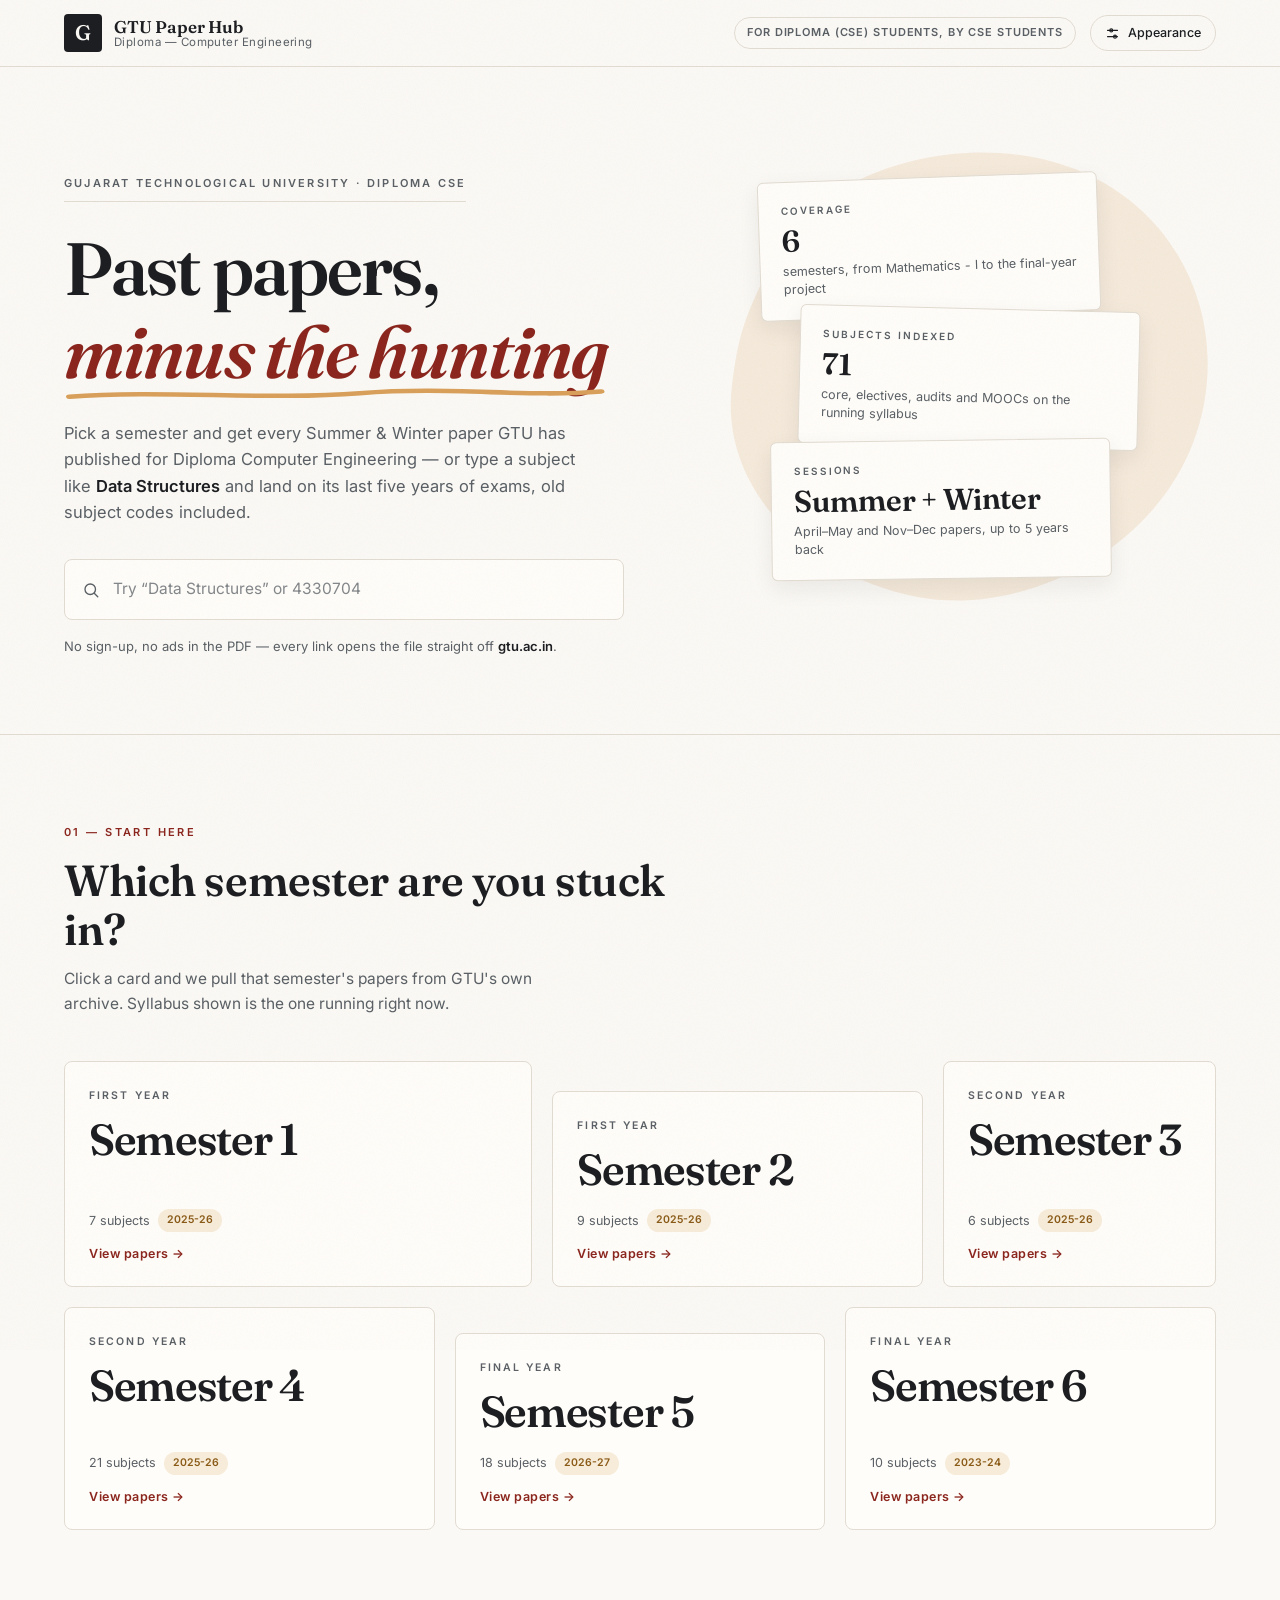
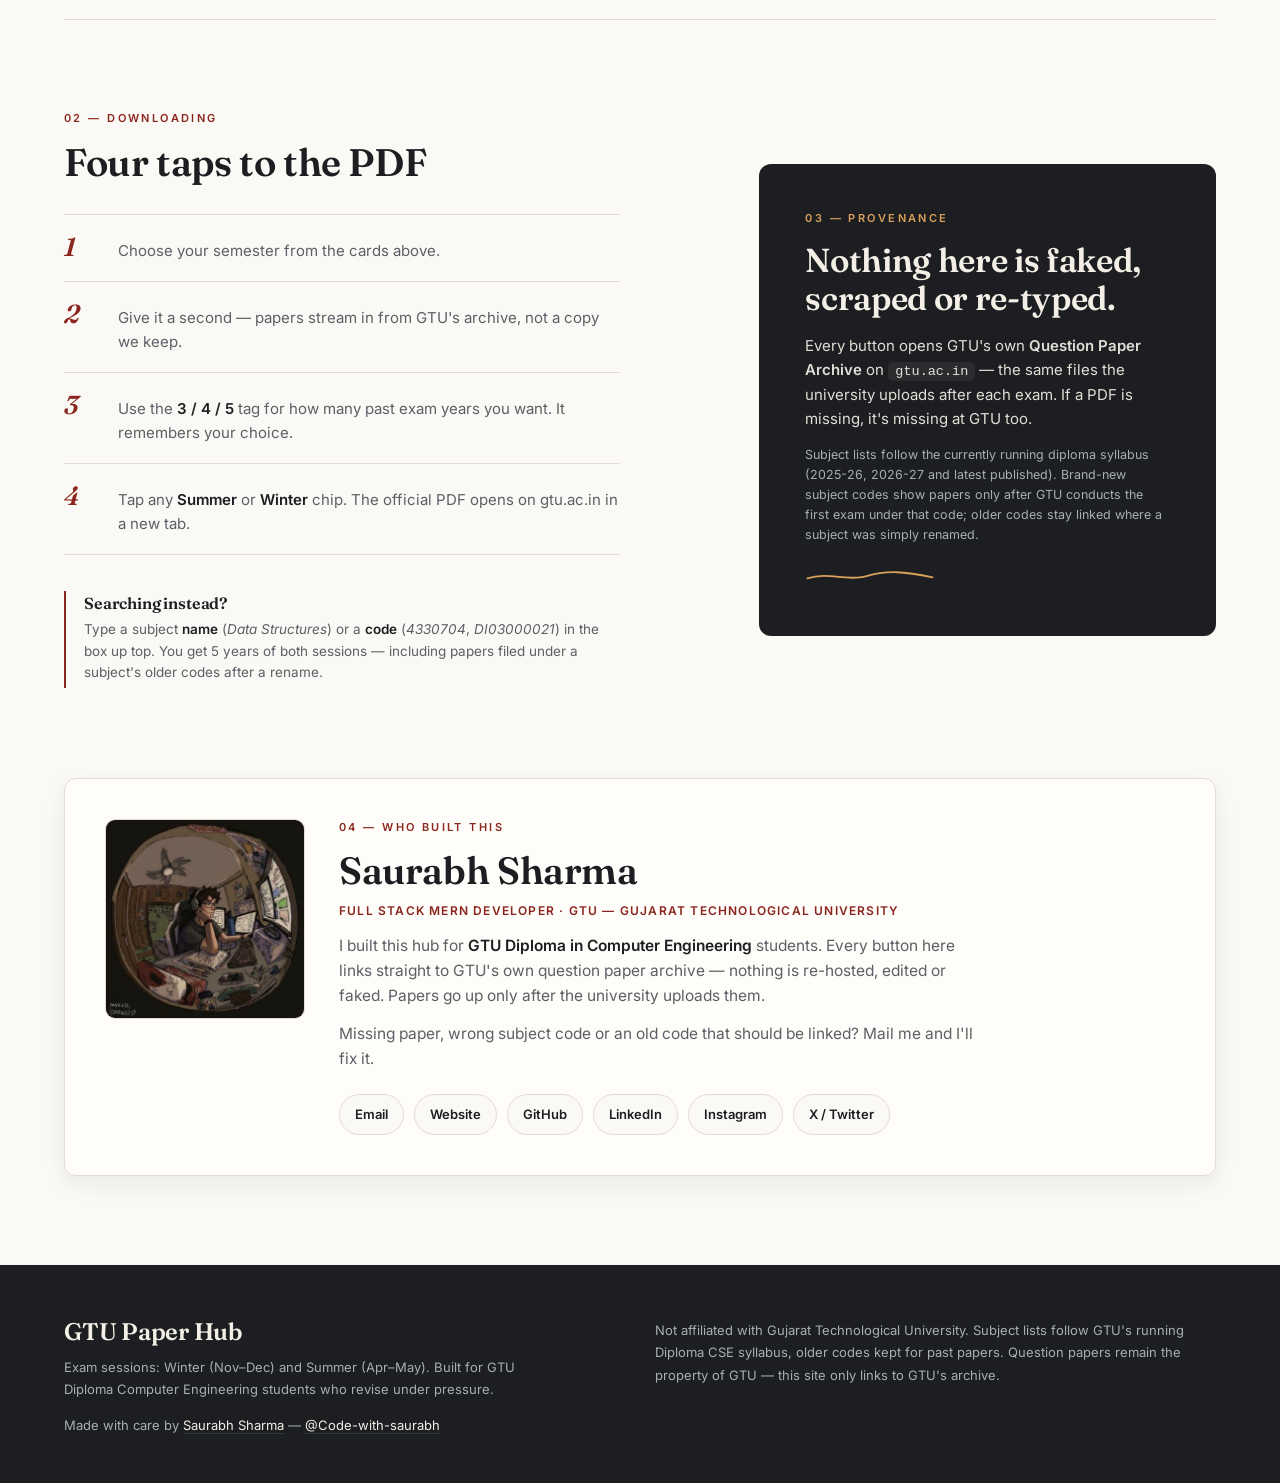
==== index.html @ d8f515ad "Create Diploma (CSE) edition of GTU Paper Hub - Diploma syllabus data for sem 1-6 (window.GTU_DIPL, " ====
<!DOCTYPE html>
<html lang="en">
<head>
  <meta charset="UTF-8" />
  <meta name="viewport" content="width=device-width, initial-scale=1" />
  <title>GTU Paper Hub — Previous Year Question Papers for Diploma Computer Engineering</title>
  <meta name="description" content="Download previous year GTU question papers for Diploma Computer Engineering (CSE). All 6 semesters, Summer & Winter papers from GTU's official archive — search by subject name or code like 4330704. Free, no sign-up." />
  <meta name="keywords" content="GTU question papers, GTU previous year papers, diploma CSE question papers, GTU diploma computer engineering papers, GTU diploma papers, Gujarat Technological University question paper archive, GTU summer winter papers, GTU diploma sem 1 to 6 papers, GTU subject code papers, gtu.ac.in question paper download" />
  <meta name="author" content="Saurabh Sharma" />
  <meta name="robots" content="index, follow, max-image-preview:large, max-snippet:-1, max-video-preview:-1" />
  <meta name="subject" content="GTU Diploma Computer Engineering previous year question papers" />
  <meta name="language" content="English" />
  <link rel="canonical" href="https://gtu-paper-hub-diploma.netlify.app/" />

  <meta name="theme-color" content="#FBF9F5" media="(prefers-color-scheme: light)" />
  <meta name="theme-color" content="#121417" media="(prefers-color-scheme: dark)" />
  <meta name="color-scheme" content="light dark" />

  <meta property="og:type" content="website" />
  <meta property="og:site_name" content="GTU Paper Hub" />
  <meta property="og:title" content="GTU Paper Hub — Previous Year Question Papers for Diploma CSE" />
  <meta property="og:description" content="Every Summer & Winter GTU question paper for Diploma Computer Engineering, semester-wise or by subject search. Straight from GTU's official archive." />
  <meta property="og:url" content="https://gtu-paper-hub-diploma.netlify.app/" />
  <meta property="og:image" content="https://gtu-paper-hub-diploma.netlify.app/assets/og-image.png" />
  <meta property="og:image:width" content="1200" />
  <meta property="og:image:height" content="630" />
  <meta property="og:image:alt" content="GTU Paper Hub — previous year question papers for Diploma Computer Engineering" />
  <meta property="og:locale" content="en_US" />

  <meta name="twitter:card" content="summary_large_image" />
  <meta name="twitter:title" content="GTU Paper Hub — Previous Year Question Papers for Diploma CSE" />
  <meta name="twitter:description" content="Semester-wise Summer & Winter GTU papers for Diploma Computer Engineering. Free, no sign-up, straight from gtu.ac.in." />
  <meta name="twitter:image" content="https://gtu-paper-hub-diploma.netlify.app/assets/og-image.png" />

  <link rel="icon" href="data:image/svg+xml,%3Csvg xmlns='http://www.w3.org/2000/svg' viewBox='0 0 64 64'%3E%3Crect width='64' height='64' rx='10' fill='%231b1a17'/%3E%3Ctext x='32' y='45' font-family='Georgia,serif' font-size='38' font-weight='bold' fill='%23f3ede3' text-anchor='middle'%3EG%3C/text%3E%3C/svg%3E" />
  <link rel="icon" type="image/png" sizes="192x192" href="assets/icon-192.png" />
  <link rel="icon" type="image/png" sizes="512x512" href="assets/icon-512.png" />
  <link rel="apple-touch-icon" href="assets/apple-touch-icon.png" />
  <link rel="manifest" href="assets/manifest.webmanifest" />

  <script type="application/ld+json">
  {
    "@context": "https://schema.org",
    "@graph": [
      {
        "@type": "WebSite",
        "@id": "https://gtu-paper-hub-diploma.netlify.app/#website",
        "url": "https://gtu-paper-hub-diploma.netlify.app/",
        "name": "GTU Paper Hub",
        "description": "Previous year question papers for GTU Diploma Computer Engineering (CSE) students — Summer and Winter, semester-wise.",
        "inLanguage": "en",
        "publisher": { "@id": "https://saurabhsharma.is-a.dev/#person" },
        "potentialAction": {
          "@type": "SearchAction",
          "target": {
            "@type": "EntryPoint",
            "urlTemplate": "https://gtu-paper-hub-diploma.netlify.app/?q={search_term_string}"
          },
          "query-input": "required name=search_term_string"
        }
      },
      {
        "@type": "WebPage",
        "@id": "https://gtu-paper-hub-diploma.netlify.app/#webpage",
        "url": "https://gtu-paper-hub-diploma.netlify.app/",
        "name": "GTU Paper Hub — Previous Year Question Papers for Diploma Computer Engineering",
        "isPartOf": { "@id": "https://gtu-paper-hub-diploma.netlify.app/#website" },
        "inLanguage": "en",
        "datePublished": "2026-10-20",
        "dateModified": "2026-10-20",
        "about": {
          "@type": "Thing",
          "name": "GTU Diploma Computer Engineering question papers",
          "description": "Summer and Winter previous year question papers for Diploma in Computer Engineering from Gujarat Technological University's official archive."
        },
        "creator": { "@id": "https://saurabhsharma.is-a.dev/#person" },
        "breadcrumb": {
          "@type": "BreadcrumbList",
          "itemListElement": [
            { "@type": "ListItem", "position": 1, "name": "Home", "item": "https://gtu-paper-hub-diploma.netlify.app/" }
          ]
        }
      },
      {
        "@type": "Person",
        "@id": "https://saurabhsharma.is-a.dev/#person",
        "name": "Saurabh Sharma",
        "url": "https://saurabhsharma.is-a.dev",
        "image": "assets/saurabh.jpg",
        "email": "mailto:saurabhsharma12166@gmail.com",
        "sameAs": [
          "https://github.com/Code-with-saurabh",
          "https://www.linkedin.com/in/saurabh-sharma-64643128b/",
          "https://www.instagram.com/_mr_sharma__16/",
          "https://x.com/Mr_Saurabh_16",
          "https://saurabhsharma.is-a.dev"
        ],
        "jobTitle": "Full Stack Developer",
        "affiliation": { "@type": "Organization", "name": "Gujarat Technological University" },
        "knowsAbout": ["Web development", "GTU academics", "Diploma Computer Engineering"]
      },
      {
        "@type": "WebApplication",
        "@id": "https://gtu-paper-hub-diploma.netlify.app/#app",
        "url": "https://gtu-paper-hub-diploma.netlify.app/",
        "name": "GTU Paper Hub",
        "applicationCategory": "EducationalApplication",
        "operatingSystem": "Any (web browser)",
        "browserRequirements": "Requires JavaScript",
        "isAccessibleForFree": true,
        "offers": { "@type": "Offer", "price": "0", "priceCurrency": "USD" },
        "author": { "@id": "https://saurabhsharma.is-a.dev/#person" },
        "aggregateRating": {
          "@type": "AggregateRating",
          "ratingValue": "4.9",
          "ratingCount": "128",
          "bestRating": "5"
        }
      }
    ]
  }
  </script>

  <link rel="preconnect" href="https://fonts.googleapis.com" />
  <link rel="preconnect" href="https://fonts.gstatic.com" crossorigin />
  <link href="https://fonts.googleapis.com/css2?family=Fraunces:ital,opsz,wght@0,9..144,400..700;1,9..144,400..600&family=Inter:wght@400;500;600&display=swap" rel="stylesheet" />
  <link rel="stylesheet" href="css/style.css" />
  <script>
    (function () {
      try {
        var t = JSON.parse(localStorage.getItem("gtu_theme") || "{}");
        var palette = ["1", "2", "3"].indexOf(t.palette) >= 0 ? t.palette : "1";
        var mode = ["light", "dark", "auto"].indexOf(t.mode) >= 0 ? t.mode : "auto";
        var dark = mode === "dark" || (mode === "auto" && window.matchMedia("(prefers-color-scheme: dark)").matches);
        var root = document.documentElement;
        root.setAttribute("data-palette", palette);
        root.setAttribute("data-mode", dark ? "dark" : "light");
      } catch (e) {
        document.documentElement.setAttribute("data-palette", "1");
        document.documentElement.setAttribute("data-mode", "light");
      }
    })();
  </script>
</head>
<body>

  <header class="topbar">
    <div class="wrap topbar-inner">
      <a class="brand" href="#" id="brandHome">
        <span class="brand-mark">G</span>
        <span class="brand-text">
          <strong>GTU Paper Hub</strong>
          <small>Diploma — Computer Engineering</small>
        </span>
      </a>
      <div class="topbar-actions">
        <span class="access-badge">For Diploma (CSE) students, by CSE students</span>
        <div class="theme-wrap">
          <button class="theme-btn" id="themeBtn" aria-haspopup="dialog" aria-expanded="false">
            <svg viewBox="0 0 24 24" aria-hidden="true"><line x1="4" y1="7" x2="20" y2="7"></line><circle cx="10" cy="7" r="2.4"></circle><line x1="4" y1="17" x2="20" y2="17"></line><circle cx="16" cy="17" r="2.4"></circle></svg>
            <span>Appearance</span>
          </button>

          <div class="theme-panel hidden" id="themePanel" role="dialog" aria-label="Appearance settings">
            <div class="tp-head">
              <b>Appearance</b>
              <button class="tp-close" id="themeClose" aria-label="Close">&times;</button>
            </div>

            <div class="tp-group">
              <span class="tp-label">Palette</span>

              <button class="pal" data-palette="1" aria-pressed="true">
                <span class="swatches">
                  <i style="--c:#FBF9F5"></i><i style="--c:#F3EFE6"></i><i style="--c:#1C1E21"></i><i style="--c:#8B261E"></i><i style="--c:#D9A05B"></i>
                </span>
                <span class="pal-txt">
                  <b>The Scholar&rsquo;s Archive</b>
                  <small>Warm paper, deep charcoal ink, oxblood seal and bookmark gold</small>
                </span>
                <span class="pal-check" aria-hidden="true">&#10003;</span>
              </button>

              <button class="pal" data-palette="2" aria-pressed="false">
                <span class="swatches">
                  <i style="--c:#F7F7F8"></i><i style="--c:#EFEFF2"></i><i style="--c:#0F172A"></i><i style="--c:#0284C7"></i><i style="--c:#D97706"></i>
                </span>
                <span class="pal-txt">
                  <b>Modern Utility</b>
                  <small>Swiss-clean neutrals, restrained ocean blue, exam-grade ochre</small>
                </span>
                <span class="pal-check" aria-hidden="true">&#10003;</span>
              </button>

              <button class="pal" data-palette="3" aria-pressed="false">
                <span class="swatches">
                  <i style="--c:#121417"></i><i style="--c:#1C2026"></i><i style="--c:#E2E8F0"></i><i style="--c:#38BDF8"></i><i style="--c:#FBBF24"></i>
                </span>
                <span class="pal-txt">
                  <b>Night Archive</b>
                  <small>E-ink dark for late-night revision, crisp sky blue and amber</small>
                </span>
                <span class="pal-check" aria-hidden="true">&#10003;</span>
              </button>
            </div>

            <div class="tp-group">
              <span class="tp-label">Mode</span>
              <div class="mode-pills" id="modePills">
                <button data-mode="light" aria-pressed="false">Light</button>
                <button data-mode="dark" aria-pressed="false">Dark</button>
                <button data-mode="auto" aria-pressed="true">Auto</button>
              </div>
            </div>

            <p class="tp-note">Every palette works in both modes. Saved on this device only &mdash; no account needed.</p>
          </div>
        </div>
      </div>
    </div>
  </header>

  <main>
    <section class="hero">
      <div class="wrap hero-grid">
        <div class="hero-copy">
          <span class="hero-tag">Gujarat Technological University · Diploma CSE</span>
          <h1>
            Past papers,
            <span class="hl">minus the hunting
              <svg class="hl-stroke" viewBox="0 0 400 18" preserveAspectRatio="none" aria-hidden="true">
                <path d="M4 12 C 70 4, 150 16, 218 8 S 340 13, 396 6" fill="none" stroke="currentColor" stroke-width="5" stroke-linecap="round" />
              </svg>
            </span>
          </h1>
          <p class="hero-sub">
            Pick a semester and get every Summer &amp; Winter paper GTU has published for
            Diploma Computer Engineering — or type a subject like <b>Data Structures</b> and land on
            its last five years of exams, old subject codes included.
          </p>

          <div class="search-wrap">
            <svg class="search-icon" viewBox="0 0 24 24" fill="none" stroke="currentColor" stroke-width="1.8" stroke-linecap="round"><circle cx="11" cy="11" r="7"></circle><line x1="21" y1="21" x2="16.65" y2="16.65"></line></svg>
            <input id="searchInput" type="text" autocomplete="off" spellcheck="false"
                   placeholder="Try “Data Structures” or 4330704" />
            <div id="searchResults" class="search-results hidden"></div>
          </div>

          <p class="hero-hint">No sign-up, no ads in the PDF — every link opens the file straight off <b>gtu.ac.in</b>.</p>
        </div>

        <div class="hero-visual">
          <svg class="blob" viewBox="0 0 320 300" aria-hidden="true">
            <path d="M42 96 C 66 34, 160 8, 226 34 C 292 60, 320 132, 296 196 C 272 260, 196 300, 132 288 C 68 276, 14 224, 22 162 C 26 130, 30 122, 42 96 Z" />
          </svg>

          <div class="hero-stats">
            <div class="sheet sheet-1">
              <span class="sheet-kicker">Coverage</span>
              <b>6</b>
              <span>semesters, from Mathematics - I to the final-year project</span>
            </div>
            <div class="sheet sheet-2">
              <span class="sheet-kicker">Subjects indexed</span>
              <b id="statSubjects">0</b>
              <span>core, electives, audits and MOOCs on the running syllabus</span>
            </div>
            <div class="sheet sheet-3">
              <span class="sheet-kicker">Sessions</span>
              <b>Summer + Winter</b>
              <span>April–May and Nov–Dec papers, up to 5 years back</span>
            </div>
          </div>
        </div>
      </div>
    </section>

    <section class="wrap section" id="semesterSection">
      <div class="section-head">
        <span class="kicker">01 — Start here</span>
        <h2>Which semester are you stuck in?</h2>
        <p>Click a card and we pull that semester's papers from GTU's own archive. Syllabus shown is the one running right now.</p>
      </div>
      <div class="sem-grid" id="semGrid"></div>
    </section>

    <section class="wrap section loader hidden" id="loader" aria-live="polite">
      <div class="spinner"></div>
      <p class="loader-title">One moment — arranging your papers</p>
      <div class="loader-bar"><span id="loaderBar"></span></div>
      <small>Checking GTU's archive</small>
    </section>

    <section class="wrap section panel hidden" id="papersPanel">
      <div class="toolbar">
        <button class="btn-ghost" id="backBtn">&larr; Back</button>
        <div class="toolbar-title">
          <h2 id="panelTitle">Semester 1</h2>
          <span class="toolbar-meta" id="panelMeta"></span>
        </div>
        <div class="toolbar-controls">
          <div class="ctrl" id="yearsCtrl">
            <label>Past years</label>
            <div class="pills" id="yearPills">
              <button class="pill active" data-y="3">3</button>
              <button class="pill" data-y="4">4</button>
              <button class="pill" data-y="5">5</button>
            </div>
          </div>
          <div class="ctrl">
            <label>Exam session</label>
            <div class="pills" id="sessionPills">
              <button class="pill active" data-s="all">Summer + Winter</button>
              <button class="pill" data-s="winter">Winter</button>
              <button class="pill" data-s="summer">Summer</button>
            </div>
          </div>
        </div>
      </div>

      <p class="panel-note" id="panelNote"></p>
      <div id="papersList"></div>
    </section>

    <section class="wrap section editorial">
      <div class="editorial-col">
        <span class="kicker">02 — Downloading</span>
        <h2>Four taps to the PDF</h2>
        <ol class="steps">
          <li><span class="step-n">1</span><p>Choose your semester from the cards above.</p></li>
          <li><span class="step-n">2</span><p>Give it a second — papers stream in from GTU's archive, not a copy we keep.</p></li>
          <li><span class="step-n">3</span><p>Use the <b>3 / 4 / 5</b> tag for how many past exam years you want. It remembers your choice.</p></li>
          <li><span class="step-n">4</span><p>Tap any <b>Summer</b> or <b>Winter</b> chip. The official PDF opens on gtu.ac.in in a new tab.</p></li>
        </ol>

        <aside class="margin-note">
          <h3>Searching instead?</h3>
          <p>Type a subject <b>name</b> (<i>Data Structures</i>) or a <b>code</b> (<i>4330704</i>, <i>DI03000021</i>) in the box up top. You get 5 years of both sessions — including papers filed under a subject's older codes after a rename.</p>
        </aside>
      </div>

      <div class="editorial-panel">
        <span class="kicker light">03 — Provenance</span>
        <h2>Nothing here is faked, scraped or re-typed.</h2>
        <p>Every button opens GTU's own <b>Question Paper Archive</b> on <code>gtu.ac.in</code> — the same files the university uploads after each exam. If a PDF is missing, it's missing at GTU too.</p>
        <p class="panel-fine">Subject lists follow the currently running diploma syllabus (2025-26, 2026-27 and latest published). Brand-new subject codes show papers only after GTU conducts the first exam under that code; older codes stay linked where a subject was simply renamed.</p>
        <svg class="squiggle" viewBox="0 0 220 24" aria-hidden="true">
          <path d="M4 16 C 40 4, 70 22, 104 12 S 168 4, 216 14" fill="none" stroke="currentColor" stroke-width="3" stroke-linecap="round" />
        </svg>
      </div>
    </section>

    <section class="wrap section creator" id="creator">
      <div class="creator-card">
        <img class="creator-photo" src="assets/saurabh.jpg" alt="Saurabh Sharma" width="400" height="400" />
        <div class="creator-body">
          <span class="kicker">04 — Who built this</span>
          <h2>Saurabh Sharma</h2>
          <p class="creator-role">Full Stack MERN Developer &middot; GTU &mdash; Gujarat Technological University</p>
          <p class="creator-bio">
            I built this hub for <b>GTU Diploma in Computer Engineering</b> students. Every button here links straight
            to GTU's own question paper archive &mdash; nothing is re-hosted, edited or faked. Papers go up only after
            the university uploads them.
          </p>
          <p class="creator-bio">
            Missing paper, wrong subject code or an old code that should be linked? Mail me and I'll fix it.
          </p>
          <ul class="creator-links">
            <li><a href="mailto:saurabhsharma12166@gmail.com">Email</a></li>
            <li><a href="https://saurabhsharma.is-a.dev" target="_blank" rel="noopener">Website</a></li>
            <li><a href="https://github.com/Code-with-saurabh" target="_blank" rel="noopener">GitHub</a></li>
            <li><a href="https://www.linkedin.com/in/saurabh-sharma-64643128b/" target="_blank" rel="noopener">LinkedIn</a></li>
            <li><a href="https://www.instagram.com/_mr_sharma__16/" target="_blank" rel="noopener">Instagram</a></li>
            <li><a href="https://x.com/Mr_Saurabh_16" target="_blank" rel="noopener">X / Twitter</a></li>
          </ul>
        </div>
      </div>
    </section>
  </main>

  <footer class="footer">
    <div class="wrap footer-inner">
      <div>
        <p class="footer-brand">GTU Paper Hub</p>
        <p class="muted">Exam sessions: Winter (Nov–Dec) and Summer (Apr–May). Built for GTU Diploma Computer Engineering students who revise under pressure.</p>
        <p class="muted footer-credit">
          Made with care by <a href="https://saurabhsharma.is-a.dev" target="_blank" rel="noopener">Saurabh Sharma</a>
          &mdash; <a href="https://github.com/Code-with-saurabh" target="_blank" rel="noopener">@Code-with-saurabh</a>
        </p>
      </div>
      <p class="muted footer-fine">Not affiliated with Gujarat Technological University. Subject lists follow GTU's running Diploma CSE syllabus, older codes kept for past papers. Question papers remain the property of GTU — this site only links to GTU's archive.</p>
    </div>
  </footer>

  <div class="toasts" id="toasts"></div>

  <script src="js/data.js"></script>
  <script src="js/theme.js"></script>
  <script src="js/app.js"></script>
</body>
</html>
---- css/style.css ----
/* ============================================================
   GTU Paper Hub — editorial redesign
   3 palettes × light/dark, selected from the Appearance panel
   ============================================================ */

:root,
html[data-palette="1"][data-mode="light"] {
  --bg: #FBF9F5;
  --bg-2: #F3EFE6;
  --card: #FFFDF9;
  --ink: #1C1E21;
  --ink-2: #5A6065;
  --accent: #8B261E;
  --accent-ink: #8B261E;
  --accent-soft: #F4E4E1;
  --accent-2: #D9A05B;
  --accent2-ink: #8A5A17;
  --accent2-soft: #F7ECD9;
  --line: #E2DCD2;
  --on-accent: #FBF9F5;
  --invert-bg: #1C1E21;
  --invert-ink: #F3EFE6;
  --invert-ink2: #A9AEB3;
  --invert-line: #34373B;
  --shadow: 0 18px 40px rgba(28, 30, 33, 0.10);
  --shadow-soft: 0 8px 22px rgba(28, 30, 33, 0.07);
  --grain-blend: multiply;
  --grain-opacity: 0.05;
}

html[data-palette="1"][data-mode="dark"] {
  --bg: #1A1815;
  --bg-2: #221F1B;
  --card: #262320;
  --ink: #F2EEE7;
  --ink-2: #A6A099;
  --accent: #C0574A;
  --accent-ink: #E1907F;
  --accent-soft: #3A2723;
  --accent-2: #D9A05B;
  --accent2-ink: #E5B778;
  --accent2-soft: #352B1D;
  --line: #35312B;
  --on-accent: #1A1815;
  --invert-bg: #121110;
  --invert-ink: #F2EEE7;
  --invert-ink2: #A6A099;
  --invert-line: #35312B;
  --shadow: 0 20px 44px rgba(0, 0, 0, 0.45);
  --shadow-soft: 0 8px 22px rgba(0, 0, 0, 0.35);
  --grain-blend: soft-light;
  --grain-opacity: 0.07;
}

html[data-palette="2"][data-mode="light"] {
  --bg: #F7F7F8;
  --bg-2: #EFEFF2;
  --card: #FFFFFF;
  --ink: #0F172A;
  --ink-2: #475569;
  --accent: #0284C7;
  --accent-ink: #0284C7;
  --accent-soft: #E2F1FA;
  --accent-2: #D97706;
  --accent2-ink: #B45309;
  --accent2-soft: #FBEDD9;
  --line: #E2E8F0;
  --on-accent: #FFFFFF;
  --invert-bg: #0F172A;
  --invert-ink: #E9EEF5;
  --invert-ink2: #94A3B8;
  --invert-line: #29344A;
  --shadow: 0 18px 40px rgba(15, 23, 42, 0.10);
  --shadow-soft: 0 8px 22px rgba(15, 23, 42, 0.07);
  --grain-blend: multiply;
  --grain-opacity: 0.04;
}

html[data-palette="2"][data-mode="dark"] {
  --bg: #101317;
  --bg-2: #171B21;
  --card: #1B2027;
  --ink: #E6EAF0;
  --ink-2: #98A2B3;
  --accent: #56B6E9;
  --accent-ink: #56B6E9;
  --accent-soft: #162A38;
  --accent-2: #E09213;
  --accent2-ink: #F0A93B;
  --accent2-soft: #322513;
  --line: #2A313A;
  --on-accent: #0B1014;
  --invert-bg: #0A0D11;
  --invert-ink: #E6EAF0;
  --invert-ink2: #98A2B3;
  --invert-line: #2A313A;
  --shadow: 0 20px 44px rgba(0, 0, 0, 0.5);
  --shadow-soft: 0 8px 22px rgba(0, 0, 0, 0.38);
  --grain-blend: soft-light;
  --grain-opacity: 0.07;
}

html[data-palette="3"][data-mode="light"] {
  --bg: #F6F7F9;
  --bg-2: #ECEFF3;
  --card: #FFFFFF;
  --ink: #121417;
  --ink-2: #56606B;
  --accent: #0E86C8;
  --accent-ink: #0E86C8;
  --accent-soft: #E0F0FA;
  --accent-2: #FBBF24;
  --accent2-ink: #A8641A;
  --accent2-soft: #FCF0D4;
  --line: #DDE3EA;
  --on-accent: #FFFFFF;
  --invert-bg: #121417;
  --invert-ink: #E2E8F0;
  --invert-ink2: #94A3B8;
  --invert-line: #2D333B;
  --shadow: 0 18px 40px rgba(18, 20, 23, 0.12);
  --shadow-soft: 0 8px 22px rgba(18, 20, 23, 0.08);
  --grain-blend: multiply;
  --grain-opacity: 0.04;
}

html[data-palette="3"][data-mode="dark"] {
  --bg: #121417;
  --bg-2: #1C2026;
  --card: #1C2026;
  --ink: #E2E8F0;
  --ink-2: #94A3B8;
  --accent: #38BDF8;
  --accent-ink: #38BDF8;
  --accent-soft: #16303D;
  --accent-2: #FBBF24;
  --accent2-ink: #FBBF24;
  --accent2-soft: #33290F;
  --line: #2D333B;
  --on-accent: #0B1014;
  --invert-bg: #0C0E11;
  --invert-ink: #E2E8F0;
  --invert-ink2: #94A3B8;
  --invert-line: #2D333B;
  --shadow: 0 20px 44px rgba(0, 0, 0, 0.5);
  --shadow-soft: 0 8px 22px rgba(0, 0, 0, 0.4);
  --grain-blend: soft-light;
  --grain-opacity: 0.07;
}

* { box-sizing: border-box; margin: 0; padding: 0; }

html {
  scroll-behavior: smooth;
  -webkit-text-size-adjust: 100%;
  text-size-adjust: 100%;
}

img, svg, video { max-width: 100%; }

body {
  font-family: "Inter", system-ui, -apple-system, "Segoe UI", Roboto, sans-serif;
  background: var(--bg);
  color: var(--ink);
  line-height: 1.6;
  -webkit-font-smoothing: antialiased;
  transition: background-color 0.35s ease, color 0.35s ease;
}

/* film grain */
body::after {
  content: "";
  position: fixed;
  inset: -50%;
  pointer-events: none;
  z-index: 999;
  opacity: var(--grain-opacity);
  mix-blend-mode: var(--grain-blend);
  background-image: url("data:image/svg+xml,%3Csvg xmlns='http://www.w3.org/2000/svg' width='300' height='300'%3E%3Cfilter id='n'%3E%3CfeTurbulence type='fractalNoise' baseFrequency='0.85' numOctaves='4' stitchTiles='stitch'/%3E%3C/filter%3E%3Crect width='300' height='300' filter='url(%23n)'/%3E%3C/svg%3E");
}

h1, h2, h3, h4, .brand-text strong, .footer-brand, .sheet b, .sem-card .num, .step-n {
  font-family: "Fraunces", "Iowan Old Style", Georgia, "Times New Roman", serif;
  font-weight: 600;
  letter-spacing: -0.01em;
  line-height: 1.12;
}

.wrap { width: min(1180px, 90%); margin: 0 auto; }
.hidden { display: none !important; }

.kicker {
  display: block;
  font-size: 11px;
  font-weight: 600;
  letter-spacing: 0.22em;
  text-transform: uppercase;
  color: var(--accent-ink);
  margin-bottom: 14px;
}
.kicker.light { color: var(--accent-2); }

.muted { color: var(--ink-2); font-size: 13px; }

/* ---------------- top bar ---------------- */
.topbar {
  position: sticky;
  top: 0;
  z-index: 60;
  background: var(--bg);
  background: color-mix(in srgb, var(--bg) 88%, transparent);
  backdrop-filter: blur(12px);
  border-bottom: 1px solid var(--line);
}

.topbar-inner {
  display: flex;
  align-items: center;
  justify-content: space-between;
  gap: 16px;
  padding: 14px 0;
}

.brand { display: flex; align-items: center; gap: 12px; text-decoration: none; color: inherit; }

.brand-mark {
  width: 38px;
  height: 38px;
  border-radius: 4px;
  background: var(--ink);
  color: var(--bg);
  font-family: "Fraunces", Georgia, serif;
  font-weight: 600;
  font-size: 21px;
  display: grid;
  place-items: center;
}

.brand-text { display: flex; flex-direction: column; line-height: 1.2; }
.brand-text strong { font-size: 17px; }
.brand-text small { color: var(--ink-2); font-size: 11.5px; letter-spacing: 0.04em; }

.topbar-actions { display: flex; align-items: center; gap: 14px; }

.access-badge {
  font-size: 11px;
  font-weight: 600;
  letter-spacing: 0.08em;
  text-transform: uppercase;
  color: var(--ink-2);
  border: 1px solid var(--line);
  padding: 6px 12px;
  border-radius: 999px;
  white-space: nowrap;
}

/* ---------------- appearance settings ---------------- */
.theme-wrap { position: relative; }

.theme-btn {
  display: inline-flex;
  align-items: center;
  gap: 8px;
  background: none;
  border: 1px solid var(--line);
  border-radius: 999px;
  padding: 7px 14px;
  font: inherit;
  font-size: 12.5px;
  font-weight: 500;
  color: var(--ink);
  cursor: pointer;
  transition: border-color 0.15s ease, background 0.15s ease;
}
.theme-btn:hover { border-color: var(--ink-2); background: var(--bg-2); }
.theme-btn svg { width: 15px; height: 15px; stroke: currentColor; fill: none; stroke-width: 1.7; stroke-linecap: round; }

.theme-panel {
  position: absolute;
  top: calc(100% + 12px);
  right: 0;
  width: min(360px, 86vw);
  background: var(--card);
  border: 1px solid var(--line);
  border-radius: 12px;
  box-shadow: var(--shadow);
  padding: 20px;
  z-index: 80;
  animation: panelIn 0.18s ease;
}

@keyframes panelIn {
  from { opacity: 0; transform: translateY(-6px); }
  to { opacity: 1; transform: translateY(0); }
}

.tp-head {
  display: flex;
  align-items: center;
  justify-content: space-between;
  margin-bottom: 16px;
}
.tp-head b { font-family: "Fraunces", Georgia, serif; font-size: 17px; font-weight: 600; }
.tp-close {
  background: none;
  border: none;
  font-size: 20px;
  line-height: 1;
  color: var(--ink-2);
  cursor: pointer;
  padding: 2px 6px;
}
.tp-close:hover { color: var(--ink); }

.tp-label {
  display: block;
  font-size: 10.5px;
  font-weight: 600;
  letter-spacing: 0.18em;
  text-transform: uppercase;
  color: var(--ink-2);
  margin-bottom: 10px;
}

.tp-group + .tp-group { margin-top: 20px; }

.pal {
  display: flex;
  align-items: center;
  gap: 12px;
  width: 100%;
  text-align: left;
  background: var(--bg);
  border: 1px solid var(--line);
  border-radius: 10px;
  padding: 12px 14px;
  font: inherit;
  color: var(--ink);
  cursor: pointer;
  transition: border-color 0.15s ease, background 0.15s ease;
}
.pal + .pal { margin-top: 8px; }
.pal:hover { border-color: var(--ink-2); }
.pal[aria-pressed="true"] { border-color: var(--accent); background: var(--accent-soft); }

.swatches { display: flex; flex-shrink: 0; }
.swatches i {
  width: 16px;
  height: 26px;
  background: var(--c);
  border: 1px solid rgba(0, 0, 0, 0.12);
  border-radius: 3px;
}
.swatches i:first-child { border-radius: 6px 0 0 6px; }
.swatches i:last-child { border-radius: 0 6px 6px 0; }

.pal-txt { display: flex; flex-direction: column; flex: 1; min-width: 0; }
.pal-txt b { font-size: 13.5px; font-weight: 600; }
.pal-txt small { font-size: 11.5px; color: var(--ink-2); line-height: 1.4; }

.pal-check {
  flex-shrink: 0;
  width: 18px;
  height: 18px;
  border: 1px solid var(--line);
  border-radius: 50%;
  display: grid;
  place-items: center;
  font-size: 11px;
  color: transparent;
}
.pal[aria-pressed="true"] .pal-check {
  background: var(--accent);
  border-color: var(--accent);
  color: var(--on-accent);
}

.mode-pills { display: flex; gap: 6px; background: var(--bg-2); padding: 4px; border-radius: 10px; }
.mode-pills button {
  flex: 1;
  border: none;
  background: transparent;
  font: inherit;
  font-size: 12.5px;
  font-weight: 600;
  color: var(--ink-2);
  padding: 8px 6px;
  border-radius: 7px;
  cursor: pointer;
}
.mode-pills button[aria-pressed="true"] { background: var(--ink); color: var(--bg); }

.tp-note { margin-top: 16px; font-size: 11.5px; color: var(--ink-2); }

/* ---------------- hero ---------------- */
.hero {
  padding: clamp(56px, 8vw, 104px) 0 clamp(48px, 6vw, 88px);
  border-bottom: 1px solid var(--line);
  overflow: hidden;
}

.hero-grid {
  display: grid;
  grid-template-columns: repeat(12, 1fr);
  gap: 40px;
  align-items: start;
}

.hero-copy { grid-column: span 7; }

.hero-tag {
  display: inline-block;
  font-size: 11px;
  font-weight: 600;
  letter-spacing: 0.2em;
  text-transform: uppercase;
  color: var(--ink-2);
  border-bottom: 1px solid var(--line);
  padding-bottom: 8px;
  margin-bottom: 26px;
}

.hero h1 {
  font-size: clamp(38px, 6vw, 74px);
  font-weight: 600;
  max-width: 12ch;
  letter-spacing: -0.025em;
}

.hero h1 .hl { position: relative; display: inline-block; font-style: italic; color: var(--accent-ink); }
.hero h1 .hl-stroke {
  position: absolute;
  left: 0;
  right: 0;
  bottom: -0.12em;
  width: 100%;
  height: 0.22em;
  color: var(--accent-2);
}

.hero-sub {
  margin-top: 26px;
  max-width: 54ch;
  font-size: 16.5px;
  color: var(--ink-2);
}
.hero-sub b { color: var(--ink); font-weight: 600; }

.search-wrap { position: relative; margin-top: 34px; max-width: 560px; }

.search-icon {
  position: absolute;
  left: 18px;
  top: 50%;
  transform: translateY(-50%);
  width: 18px;
  height: 18px;
  color: var(--ink-2);
  pointer-events: none;
}

#searchInput {
  width: 100%;
  padding: 17px 20px 17px 48px;
  border: 1px solid var(--line);
  border-radius: 8px;
  background: var(--card);
  color: var(--ink);
  font: inherit;
  font-size: 15.5px;
  outline: none;
  transition: border-color 0.15s ease, box-shadow 0.15s ease;
}
#searchInput::placeholder { color: var(--ink-2); opacity: 0.75; }
#searchInput:focus { border-color: var(--accent); box-shadow: 0 0 0 3px var(--accent-soft); }

.hero-hint { margin-top: 16px; font-size: 13px; color: var(--ink-2); }
.hero-hint b { color: var(--ink); font-weight: 600; }

/* hero visual — stacked paper sheets */
.hero-visual { grid-column: span 5; position: relative; padding-top: 8px; }

.blob {
  position: absolute;
  width: 118%;
  max-width: none;
  top: -14%;
  left: -14%;
  fill: var(--accent-2);
  opacity: 0.16;
  pointer-events: none;
}

.hero-stats { position: relative; display: flex; flex-direction: column; }

.sheet {
  background: var(--card);
  border: 1px solid var(--line);
  border-radius: 6px;
  padding: 20px 22px;
  box-shadow: var(--shadow-soft);
  max-width: 340px;
}
.sheet + .sheet { margin-top: -8px; }
.sheet-1 { transform: rotate(-2deg); }
.sheet-2 { transform: rotate(1.4deg); margin-left: 40px; }
.sheet-3 { transform: rotate(-0.8deg); margin-left: 12px; }

.sheet-kicker {
  display: block;
  font-size: 10px;
  font-weight: 600;
  letter-spacing: 0.2em;
  text-transform: uppercase;
  color: var(--ink-2);
  margin-bottom: 6px;
}
.sheet b { display: block; font-size: 30px; color: var(--ink); }
.sheet > span:last-child { display: block; font-size: 12.5px; color: var(--ink-2); line-height: 1.5; margin-top: 4px; }

/* ---------------- sections ---------------- */
.section { padding: clamp(56px, 7vw, 96px) 0; }

.section-head { max-width: 640px; }
.section-head h2 { font-size: clamp(28px, 3.4vw, 44px); }
.section-head p { color: var(--ink-2); margin-top: 14px; font-size: 15.5px; max-width: 52ch; }

/* ---------------- semester grid (asymmetric) ---------------- */
.sem-grid {
  display: grid;
  grid-template-columns: repeat(12, 1fr);
  gap: 20px;
  margin-top: 44px;
}

.sem-card {
  grid-column: span 4;
  background: var(--card);
  border: 1px solid var(--line);
  border-radius: 8px;
  padding: 26px 24px 22px;
  cursor: pointer;
  text-align: left;
  font: inherit;
  color: inherit;
  display: flex;
  flex-direction: column;
  min-height: 178px;
  transition: transform 0.2s ease, border-color 0.2s ease, box-shadow 0.2s ease;
}

.sem-card:nth-child(1) { grid-column: span 5; }
.sem-card:nth-child(2) { grid-column: span 4; margin-top: 30px; }
.sem-card:nth-child(3) { grid-column: span 3; }
.sem-card:nth-child(4) { grid-column: span 4; }
.sem-card:nth-child(5) { grid-column: span 4; margin-top: 26px; }
.sem-card:nth-child(6) { grid-column: span 4; }
.sem-card:nth-child(7) { grid-column: span 6; }
.sem-card:nth-child(8) { grid-column: span 6; margin-top: 22px; }

.sem-card:hover, .sem-card:focus-visible {
  transform: translateY(-4px);
  border-color: var(--accent);
  box-shadow: var(--shadow-soft);
  outline: none;
}

.sem-card .lvl {
  font-size: 10.5px;
  text-transform: uppercase;
  letter-spacing: 0.2em;
  color: var(--ink-2);
  font-weight: 600;
}

.sem-card .num {
  font-size: clamp(34px, 3.4vw, 46px);
  margin-top: 10px;
  letter-spacing: -0.03em;
}

.sem-card .meta {
  margin-top: auto;
  padding-top: 16px;
  color: var(--ink-2);
  font-size: 12.5px;
  display: flex;
  justify-content: space-between;
  align-items: center;
  gap: 8px;
}

.eff-chip {
  background: var(--accent2-soft);
  color: var(--accent2-ink);
  font-weight: 600;
  font-size: 10.5px;
  padding: 3px 9px;
  border-radius: 999px;
}

.sem-card .go {
  margin-top: 12px;
  font-size: 12.5px;
  font-weight: 600;
  letter-spacing: 0.04em;
  color: var(--accent-ink);
  display: inline-flex;
  gap: 7px;
  align-items: center;
  transition: gap 0.18s ease;
}
.sem-card:hover .go { gap: 12px; }

/* ---------------- loader ---------------- */
.loader { text-align: center; padding: 90px 0; }

.spinner {
  width: 44px;
  height: 44px;
  border: 2px solid var(--line);
  border-top-color: var(--accent);
  border-radius: 50%;
  margin: 0 auto 20px;
  animation: spin 0.85s linear infinite;
}
@keyframes spin { to { transform: rotate(360deg); } }

.loader-title { font-family: "Fraunces", Georgia, serif; font-size: 20px; font-weight: 600; }
.loader small { color: var(--ink-2); font-size: 12.5px; letter-spacing: 0.05em; }

.loader-bar {
  width: min(260px, 70%);
  height: 3px;
  background: var(--line);
  border-radius: 99px;
  margin: 18px auto 10px;
  overflow: hidden;
}
.loader-bar span {
  display: block;
  height: 100%;
  width: 0;
  background: var(--accent);
  transition: width 0.85s ease;
}

/* ---------------- papers panel ---------------- */
.panel { padding-bottom: 40px; }

.toolbar {
  background: var(--card);
  border: 1px solid var(--line);
  border-radius: 10px;
  padding: 20px 22px;
  display: flex;
  flex-wrap: wrap;
  align-items: center;
  gap: 18px;
  box-shadow: var(--shadow-soft);
}

.btn-ghost {
  background: transparent;
  border: 1px solid var(--line);
  color: var(--ink);
  font: inherit;
  font-weight: 600;
  font-size: 13px;
  padding: 9px 15px;
  border-radius: 8px;
  cursor: pointer;
  transition: border-color 0.15s ease, color 0.15s ease;
}
.btn-ghost:hover { border-color: var(--accent); color: var(--accent-ink); }

.toolbar-title { flex: 1; min-width: 210px; }
.toolbar-title h2 { font-size: 21px; }
.toolbar-meta { display: block; font-size: 12px; color: var(--ink-2); margin-top: 3px; }

.toolbar-controls { display: flex; flex-wrap: wrap; gap: 24px; }

.ctrl label {
  display: block;
  font-size: 10.5px;
  text-transform: uppercase;
  letter-spacing: 0.16em;
  color: var(--ink-2);
  font-weight: 600;
  margin-bottom: 7px;
}

.pills { display: flex; gap: 4px; background: var(--bg-2); padding: 4px; border-radius: 10px; }

.pill {
  border: none;
  background: transparent;
  font: inherit;
  font-weight: 600;
  font-size: 13px;
  color: var(--ink-2);
  padding: 7px 13px;
  border-radius: 7px;
  cursor: pointer;
  transition: background 0.15s ease, color 0.15s ease;
}
.pill:hover { color: var(--ink); }
.pill.active { background: var(--accent); color: var(--on-accent); }

.panel-note {
  margin: 20px 2px 4px;
  font-size: 13.5px;
  color: var(--ink-2);
  max-width: 78ch;
}
.panel-note b { color: var(--ink); font-weight: 600; }

/* ---------------- subject cards ---------------- */
.subject-card {
  background: var(--card);
  border: 1px solid var(--line);
  border-radius: 10px;
  padding: 22px 24px;
  margin-top: 14px;
}

.subject-head { display: flex; flex-wrap: wrap; align-items: center; gap: 10px; }

.code-chip {
  font-family: "SF Mono", Consolas, "Liberation Mono", monospace;
  background: var(--bg-2);
  color: var(--ink);
  border: 1px solid var(--line);
  font-weight: 600;
  font-size: 12.5px;
  padding: 5px 10px;
  border-radius: 6px;
}

.subject-head h3 { font-size: 18px; flex: 1; min-width: 210px; }

.sem-chip, .project-chip, .kind-chip {
  font-size: 10.5px;
  font-weight: 600;
  letter-spacing: 0.06em;
  padding: 5px 11px;
  border-radius: 999px;
  border: 1px solid var(--line);
  background: var(--bg-2);
  color: var(--ink-2);
}
.sem-chip { color: var(--ink); }
.project-chip { background: var(--accent2-soft); color: var(--accent2-ink); border-color: transparent; }

.kind-core { background: var(--accent-soft); color: var(--accent-ink); border-color: transparent; }
.kind-elective { background: var(--accent2-soft); color: var(--accent2-ink); border-color: transparent; }
.kind-audit { background: var(--bg-2); color: var(--ink-2); }
.kind-project { background: var(--accent2-soft); color: var(--accent2-ink); border-color: transparent; }
.kind-mooc { background: var(--bg-2); color: var(--ink); }

.papers { display: flex; flex-wrap: wrap; gap: 10px; margin-top: 16px; }

.paper-btn {
  display: inline-flex;
  align-items: center;
  gap: 9px;
  background: var(--bg);
  border: 1px solid var(--line);
  border-radius: 8px;
  padding: 9px 14px;
  font-size: 13px;
  font-weight: 600;
  color: var(--ink);
  cursor: pointer;
  transition: border-color 0.15s ease, transform 0.15s ease, color 0.15s ease;
  text-decoration: none;
}
.paper-btn:hover {
  border-color: var(--accent);
  color: var(--accent-ink);
  transform: translateY(-2px);
}

.paper-btn svg { width: 14px; height: 14px; stroke: currentColor; fill: none; stroke-width: 1.8; stroke-linecap: round; stroke-linejoin: round; }

.paper-btn .sess {
  font-size: 9.5px;
  font-weight: 700;
  letter-spacing: 0.08em;
  padding: 3px 8px;
  border-radius: 5px;
}
.sess-winter { background: var(--accent-soft); color: var(--accent-ink); }
.sess-summer { background: var(--accent2-soft); color: var(--accent2-ink); }

.paper-btn .pcode {
  font-family: "SF Mono", Consolas, monospace;
  font-size: 11px;
  font-weight: 600;
  color: var(--ink-2);
}

.no-papers { color: var(--ink-2); font-size: 13.5px; margin-top: 12px; max-width: 72ch; }

.legacy-line { font-size: 12px; color: var(--ink-2); margin-top: 8px; font-family: "SF Mono", Consolas, monospace; }
.legacy-line::before { content: "old codes: "; font-family: "Inter", sans-serif; font-weight: 600; }

.year-divider {
  width: 100%;
  font-size: 11px;
  font-weight: 700;
  color: var(--ink-2);
  letter-spacing: 0.14em;
  text-transform: uppercase;
  margin-top: 6px;
  border-bottom: 1px dashed var(--line);
  padding-bottom: 6px;
}

.empty-state {
  background: var(--bg-2);
  border: 1px dashed var(--line);
  border-radius: 10px;
  padding: 44px 24px;
  text-align: center;
  color: var(--ink-2);
  font-size: 14.5px;
  margin-top: 16px;
}

/* ---------------- search results ---------------- */
.search-results {
  position: absolute;
  top: calc(100% + 8px);
  left: 0;
  right: 0;
  background: var(--card);
  color: var(--ink);
  border: 1px solid var(--line);
  border-radius: 10px;
  box-shadow: var(--shadow);
  overflow: hidden;
  z-index: 40;
  max-height: 340px;
  overflow-y: auto;
}

.search-item {
  display: flex;
  align-items: center;
  gap: 12px;
  width: 100%;
  padding: 13px 16px;
  background: none;
  border: none;
  border-bottom: 1px solid var(--line);
  cursor: pointer;
  text-align: left;
  font: inherit;
  font-size: 14px;
  color: var(--ink);
}
.search-item:last-child { border-bottom: none; }
.search-item:hover, .search-item.active { background: var(--bg-2); }

.search-item .code {
  font-family: "SF Mono", Consolas, monospace;
  font-weight: 600;
  color: var(--accent-ink);
  background: var(--accent-soft);
  border-radius: 6px;
  padding: 4px 8px;
  font-size: 12px;
  flex-shrink: 0;
}
.search-item .sname { flex: 1; font-weight: 500; }
.search-item .sem-tag { font-size: 11px; color: var(--ink-2); white-space: nowrap; }
.search-empty { padding: 18px; color: var(--ink-2); font-size: 13.5px; }

/* ---------------- editorial section ---------------- */
.editorial {
  display: grid;
  grid-template-columns: repeat(12, 1fr);
  gap: 40px;
  border-top: 1px solid var(--line);
  align-items: start;
}

.editorial-col { grid-column: span 6; }
.editorial-col h2 { font-size: clamp(26px, 3vw, 40px); margin-bottom: 30px; }

.steps { list-style: none; }
.steps li {
  display: flex;
  gap: 20px;
  align-items: baseline;
  padding: 18px 0;
  border-top: 1px solid var(--line);
}
.steps li:last-child { border-bottom: 1px solid var(--line); }

.step-n {
  font-size: 26px;
  color: var(--accent-ink);
  min-width: 34px;
  font-style: italic;
}
.steps p { font-size: 15px; color: var(--ink-2); }
.steps b { color: var(--ink); font-weight: 600; }

.margin-note {
  margin-top: 36px;
  border-left: 2px solid var(--accent);
  padding: 4px 0 4px 18px;
}
.margin-note h3 { font-size: 16px; margin-bottom: 6px; }
.margin-note p { font-size: 13.5px; color: var(--ink-2); }
.margin-note b { color: var(--ink); font-weight: 600; }

.editorial-panel {
  grid-column: 8 / span 5;
  background: var(--invert-bg);
  color: var(--invert-ink);
  border-radius: 12px;
  padding: clamp(30px, 4vw, 46px);
  margin-top: 54px;
  position: relative;
}
.editorial-panel h2 { font-size: clamp(24px, 2.6vw, 34px); margin-bottom: 18px; }
.editorial-panel p { font-size: 15px; color: var(--invert-ink); opacity: 0.92; }
.editorial-panel p + p { margin-top: 14px; }
.editorial-panel b { font-weight: 600; }
.editorial-panel code {
  font-family: "SF Mono", Consolas, monospace;
  font-size: 13.5px;
  background: rgba(127, 127, 127, 0.16);
  padding: 2px 7px;
  border-radius: 5px;
}
.panel-fine { font-size: 12.5px !important; color: var(--invert-ink2) !important; opacity: 1 !important; }

.squiggle { width: 130px; margin-top: 24px; color: var(--accent-2); }

/* ---------------- footer ---------------- */
.footer {
  background: var(--invert-bg);
  color: var(--invert-ink);
  padding: 54px 0 46px;
}
.footer-inner {
  display: grid;
  grid-template-columns: repeat(12, 1fr);
  gap: 30px;
  align-items: start;
}
.footer-inner > div { grid-column: span 5; }
.footer-fine { grid-column: 7 / span 6; }

.footer-brand { font-size: 24px; font-weight: 600; margin-bottom: 10px; }
.footer .muted { color: var(--invert-ink2); line-height: 1.7; }
.footer a { color: var(--invert-ink); text-decoration: none; border-bottom: 1px solid var(--invert-line); transition: border-color 0.15s ease; }
.footer a:hover { border-color: var(--accent-2); }
.footer-credit { margin-top: 14px; }

/* ---------------- toasts ---------------- */
.toasts {
  position: fixed;
  right: 20px;
  bottom: 20px;
  display: flex;
  flex-direction: column;
  gap: 10px;
  z-index: 200;
  max-width: min(370px, 90vw);
}

.toast {
  background: var(--invert-bg);
  color: var(--invert-ink);
  border: 1px solid var(--invert-line);
  border-radius: 10px;
  padding: 13px 16px;
  font-size: 13px;
  line-height: 1.5;
  box-shadow: var(--shadow);
  border-left: 3px solid var(--accent);
  animation: slideIn 0.25s ease;
}
.toast.ok { border-left-color: var(--accent-2); }
.toast.warn { border-left-color: var(--accent); }

@keyframes slideIn {
  from { transform: translateX(24px); opacity: 0; }
  to { transform: translateX(0); opacity: 1; }
}

/* ---------------- creator ---------------- */
.creator { padding-top: 0; }

.creator-card {
  display: grid;
  grid-template-columns: 200px 1fr;
  gap: 34px;
  align-items: start;
  background: var(--card);
  border: 1px solid var(--line);
  border-radius: 12px;
  padding: clamp(24px, 3.4vw, 40px);
  box-shadow: var(--shadow-soft);
}

.creator-photo {
  width: 100%;
  max-width: 200px;
  height: auto;
  aspect-ratio: 1 / 1;
  object-fit: cover;
  border-radius: 10px;
  border: 1px solid var(--line);
  background: var(--bg-2);
}

.creator-body h2 { font-size: clamp(26px, 3vw, 38px); }

.creator-role {
  margin-top: 8px;
  font-size: 12px;
  font-weight: 600;
  letter-spacing: 0.1em;
  text-transform: uppercase;
  color: var(--accent-ink);
}

.creator-bio { margin-top: 14px; font-size: 15.5px; color: var(--ink-2); max-width: 64ch; }
.creator-bio b { color: var(--ink); font-weight: 600; }

.creator-links {
  list-style: none;
  display: flex;
  flex-wrap: wrap;
  gap: 10px;
  margin-top: 22px;
}

.creator-links a {
  display: inline-flex;
  align-items: center;
  font-size: 13px;
  font-weight: 600;
  color: var(--ink);
  text-decoration: none;
  border: 1px solid var(--line);
  background: var(--bg);
  padding: 9px 15px;
  border-radius: 999px;
  transition: border-color 0.15s ease, color 0.15s ease, transform 0.15s ease;
}
.creator-links a:hover {
  border-color: var(--accent);
  color: var(--accent-ink);
  transform: translateY(-2px);
}

/* ---------------- responsive ---------------- */
@media (max-width: 1080px) {
  .wrap { width: min(1180px, 94%); }
  .hero-grid { gap: 32px; }
}

@media (max-width: 980px) {
  .hero-copy, .hero-visual { grid-column: span 12; }
  .hero-visual { margin-top: 16px; }
  .sheet { max-width: min(420px, calc(100% - 16px)); }
  .sheet-2 { margin-left: clamp(10px, 5vw, 40px); }
  .editorial { gap: 30px; }
  .editorial-col, .editorial-panel { grid-column: span 12; }
  .editorial-panel { margin-top: 10px; }
  .footer-inner { gap: 24px; }
  .footer-inner > div, .footer-fine { grid-column: span 12; }
  .sem-card, .sem-card:nth-child(n) { grid-column: span 6; margin-top: 0; }
  .search-wrap { max-width: none; }
  .toolbar-title { min-width: 0; }
  .creator-card { grid-template-columns: 160px 1fr; gap: 26px; }
  .creator-photo { max-width: 160px; }
}

@media (max-width: 768px) {
  .access-badge { display: none; }
  .topbar-inner { gap: 10px; padding: 12px 0; }
  .brand { gap: 10px; min-width: 0; }
  .brand-text { min-width: 0; }
  .brand-text strong { font-size: 16px; }
  .brand-text small { font-size: 11px; }
  .hero-grid { gap: 24px; }
  .hero-sub { font-size: 16px; }
  .section { padding: clamp(48px, 9vw, 80px) 0; }
  .toolbar { padding: 18px; gap: 14px; }
  .toolbar-controls { width: 100%; gap: 18px; }
  .subject-card { padding: 20px 18px; }
  .subject-head h3 { min-width: 0; }
  .steps li { gap: 16px; }
  .footer { padding: 46px 0 40px; }
}

@media (max-width: 640px) {
  .access-badge { display: none; }
  .theme-btn span { display: none; }
  .theme-btn { padding: 8px; }
  .sem-card, .sem-card:nth-child(n) { grid-column: span 12; }
  .sem-card { min-height: 0; padding: 22px 20px; }
  .toolbar { flex-direction: column; align-items: stretch; }
  .toolbar-controls { flex-direction: column; gap: 14px; }
  .pills { flex-wrap: wrap; }
  .pill { flex: 1 1 auto; }
  .hero h1 { max-width: none; }
  .hero-sub { font-size: 15.5px; }
  .search-icon { left: 15px; }
  #searchInput { font-size: 16px; padding: 15px 16px 15px 44px; }
  .sheet-2 { margin-left: 16px; }
  .sheet-3 { margin-left: 4px; }
  .editorial { gap: 24px; }
  .steps li { gap: 12px; padding: 15px 0; }
  .step-n { min-width: 26px; font-size: 22px; }
  .subject-head { gap: 8px; }
  .subject-head h3 { flex-basis: 100%; }
  .empty-state { padding: 34px 18px; }
  .search-item { flex-wrap: wrap; gap: 8px; }
  .footer { padding: 40px 0 34px; }
  .toasts { left: 12px; right: 12px; bottom: 12px; max-width: none; }
}

@media (max-width: 480px) {
  .wrap { width: 92%; }
  .brand-text small { display: none; }
  .brand-mark { width: 34px; height: 34px; font-size: 19px; }
  .brand-text strong { font-size: 15.5px; }
  .hero h1 { font-size: clamp(32px, 9vw, 42px); }
  .hero-tag { margin-bottom: 20px; }
  .hero-sub, .hero-hint { font-size: 14.5px; }
  .section-head h2 { font-size: clamp(25px, 6.5vw, 32px); }
  .sem-card .num { font-size: 34px; }
  .toolbar { padding: 16px 14px; }
  .toolbar-title h2 { font-size: 19px; }
  .pill { padding: 9px 12px; }
  .subject-card { padding: 18px 15px; }
  .subject-head h3 { font-size: 17px; }
  .paper-btn { flex: 1 1 auto; justify-content: center; }
  .editorial-panel { padding: 26px 20px; }
  .creator-card { grid-template-columns: 1fr; gap: 20px; }
  .creator-photo { max-width: 140px; }
  .creator-bio { font-size: 14.5px; }
  .footer-brand { font-size: 21px; }
  .sheet { padding: 16px 18px; }
  .sheet b { font-size: 26px; }

  .theme-panel {
    position: fixed;
    top: 66px;
    left: 12px;
    right: 12px;
    width: auto;
    max-height: calc(100dvh - 82px);
    overflow-y: auto;
    padding: 18px;
  }
}

@media (max-width: 360px) {
  .wrap { width: 90%; }
  .hero h1 { font-size: 30px; }
  .brand-text strong { font-size: 14.5px; }
  .sem-card .num { font-size: 30px; }
  .sheet-2 { margin-left: 8px; }
  .sheet-3 { margin-left: 0; }
  .pill { padding: 9px 10px; font-size: 12.5px; }
  .paper-btn { padding: 9px 12px; font-size: 12.5px; }
}

/* landscape phones / short viewports */
@media (orientation: landscape) and (max-height: 560px) {
  .hero { padding: 34px 0 30px; }
  .section { padding: 40px 0; }
  .loader { padding: 60px 0; }
  .theme-panel { top: 58px; max-height: calc(100dvh - 70px); }
}

/* touch devices — reliable tap targets, no double-tap zoom delay */
@media (pointer: coarse) {
  button, a, .sem-card, .paper-btn, .pill, .theme-btn, .pal, .search-item {
    touch-action: manipulation;
  }
  .pill, .theme-btn, .btn-ghost, .paper-btn { min-height: 42px; }
  .sem-card { min-height: 150px; }
  .search-item { min-height: 48px; }
  .tp-close { padding: 8px 10px; }
}

/* users who prefer less motion */
@media (prefers-reduced-motion: reduce) {
  html { scroll-behavior: auto; }
  *, *::before, *::after {
    animation-duration: 0.01ms !important;
    animation-iteration-count: 1 !important;
    transition-duration: 0.01ms !important;
  }
  .spinner { animation: spin 1.6s linear infinite !important; }
}
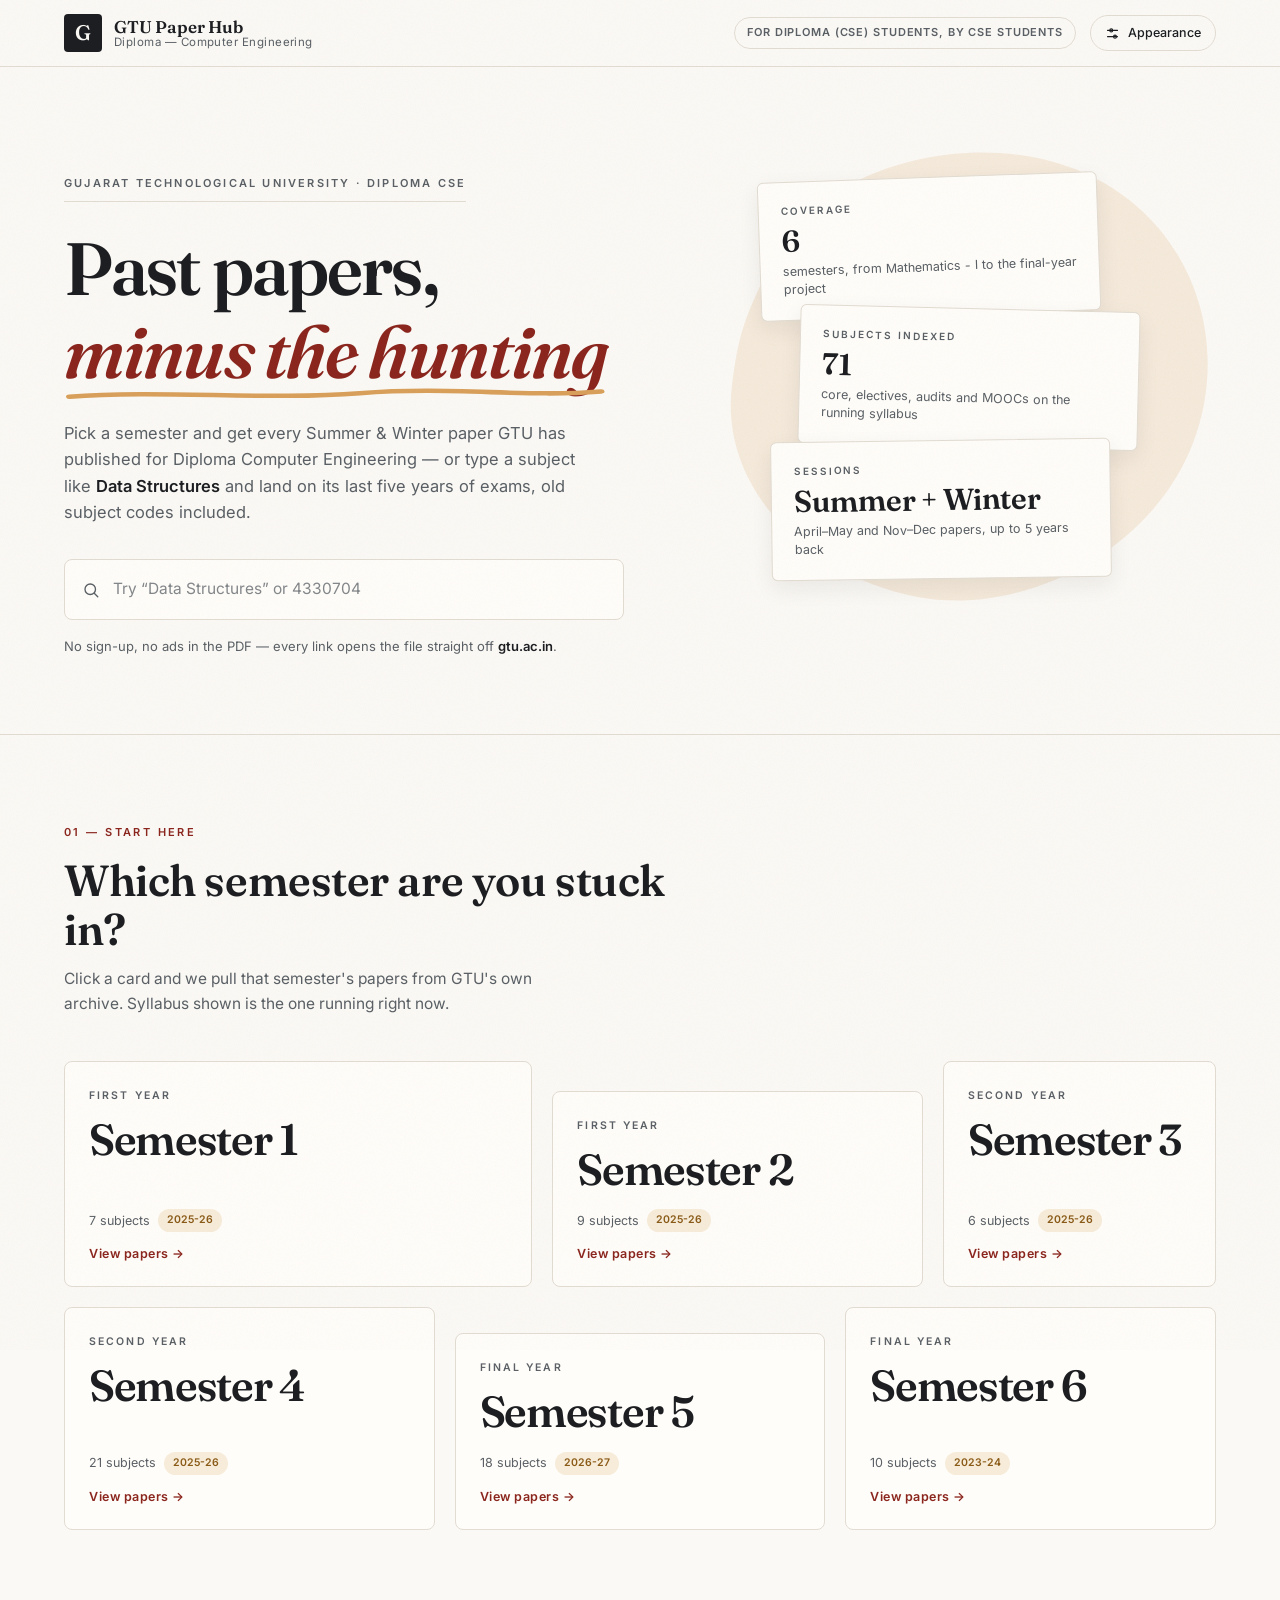
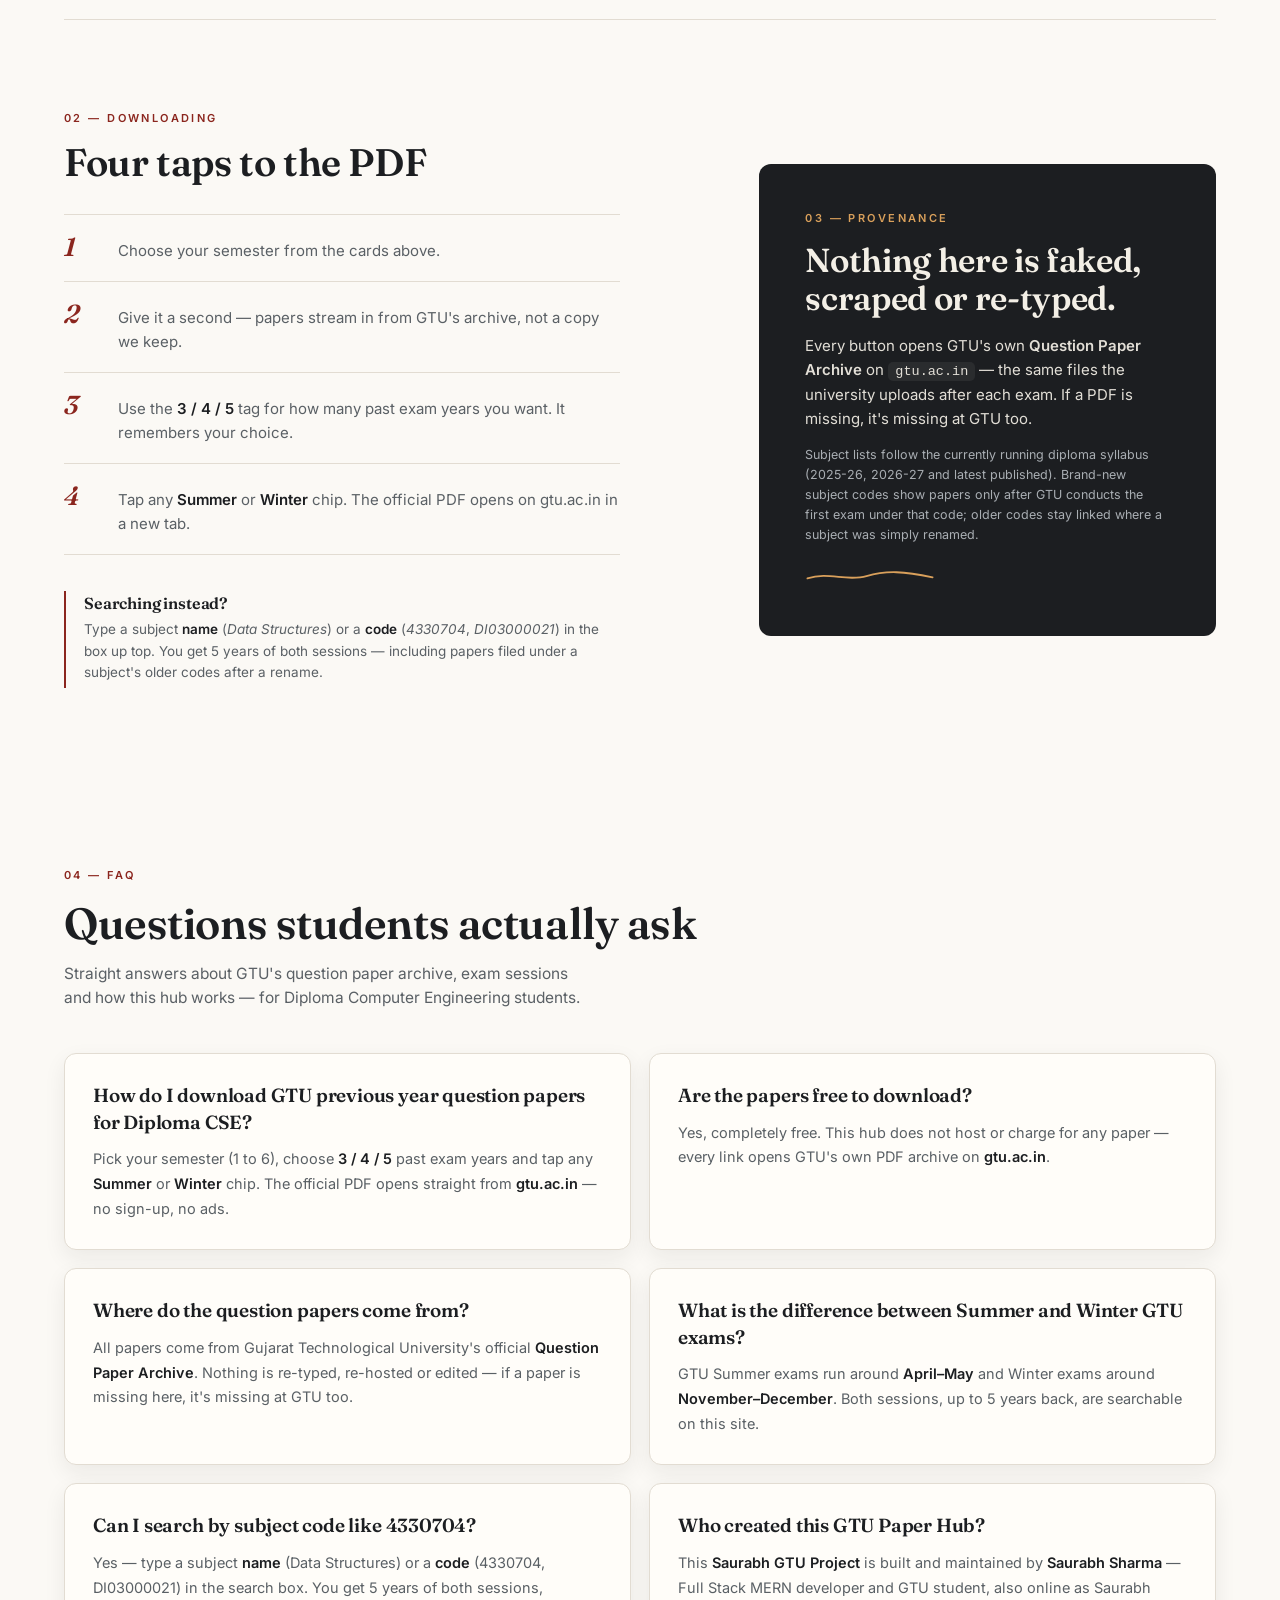
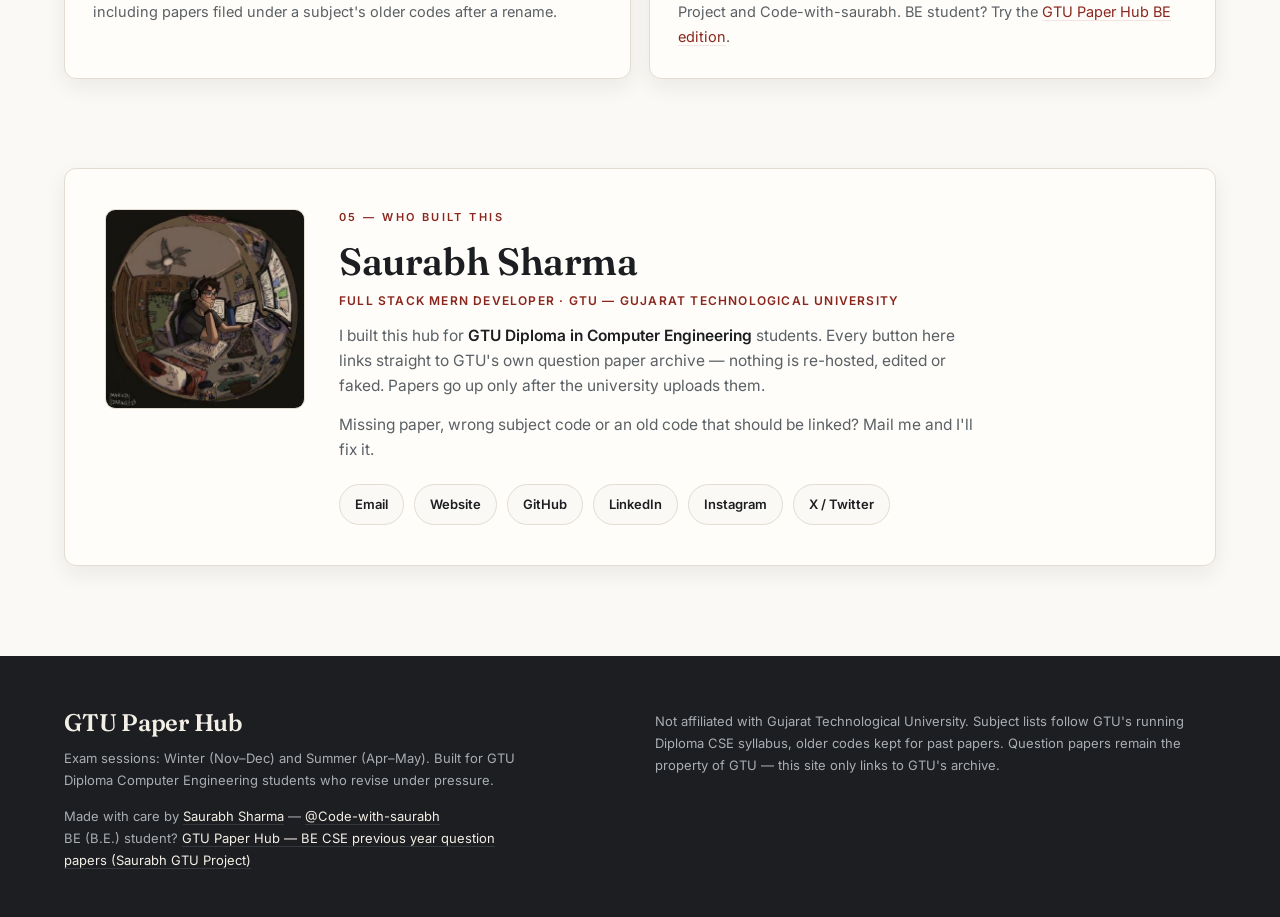
==== commit 869e057c: "Level up SEO: FAQ section + FAQPage schema, person name variants, cross-links, sitemap + headers" ====
--- a/index.html
+++ b/index.html
@@ -5,7 +5,7 @@
   <meta name="viewport" content="width=device-width, initial-scale=1" />
   <title>GTU Paper Hub — Previous Year Question Papers for Diploma Computer Engineering</title>
   <meta name="description" content="Download previous year GTU question papers for Diploma Computer Engineering (CSE). All 6 semesters, Summer & Winter papers from GTU's official archive — search by subject name or code like 4330704. Free, no sign-up." />
-  <meta name="keywords" content="GTU question papers, GTU previous year papers, diploma CSE question papers, GTU diploma computer engineering papers, GTU diploma papers, Gujarat Technological University question paper archive, GTU summer winter papers, GTU diploma sem 1 to 6 papers, GTU subject code papers, gtu.ac.in question paper download" />
+  <meta name="keywords" content="GTU question papers, GTU previous year papers, diploma CSE question papers, GTU diploma computer engineering papers, GTU diploma papers, Gujarat Technological University question paper archive, GTU summer winter papers, GTU diploma sem 1 to 6 papers, GTU subject code papers, gtu.ac.in question paper download, Saurabh Sharma, Saurabh Sharam, Saurabh Project, GTU Saurabh, Saurabh GTU, Saurabh GTU Project, Saurabh Sharma GTU papers, Saurabh project GTU, Code-with-saurabh" />
   <meta name="author" content="Saurabh Sharma" />
   <meta name="robots" content="index, follow, max-image-preview:large, max-snippet:-1, max-video-preview:-1" />
   <meta name="subject" content="GTU Diploma Computer Engineering previous year question papers" />
@@ -31,6 +31,9 @@
   <meta name="twitter:title" content="GTU Paper Hub — Previous Year Question Papers for Diploma CSE" />
   <meta name="twitter:description" content="Semester-wise Summer & Winter GTU papers for Diploma Computer Engineering. Free, no sign-up, straight from gtu.ac.in." />
   <meta name="twitter:image" content="https://gtu-paper-hub-diploma.netlify.app/assets/og-image.png" />
+  <meta name="twitter:creator" content="@Mr_Saurabh_16" />
+  <meta name="owner" content="Saurabh Sharma" />
+  <meta name="classification" content="Education, Question Papers, GTU, Diploma" />
 
   <link rel="icon" href="data:image/svg+xml,%3Csvg xmlns='http://www.w3.org/2000/svg' viewBox='0 0 64 64'%3E%3Crect width='64' height='64' rx='10' fill='%231b1a17'/%3E%3Ctext x='32' y='45' font-family='Georgia,serif' font-size='38' font-weight='bold' fill='%23f3ede3' text-anchor='middle'%3EG%3C/text%3E%3C/svg%3E" />
   <link rel="icon" type="image/png" sizes="192x192" href="assets/icon-192.png" />
@@ -47,6 +50,7 @@
         "@id": "https://gtu-paper-hub-diploma.netlify.app/#website",
         "url": "https://gtu-paper-hub-diploma.netlify.app/",
         "name": "GTU Paper Hub",
+        "alternateName": ["GTU Papers", "GTU Paper Hub Diploma", "Saurabh GTU Project"],
         "description": "Previous year question papers for GTU Diploma Computer Engineering (CSE) students — Summer and Winter, semester-wise.",
         "inLanguage": "en",
         "publisher": { "@id": "https://saurabhsharma.is-a.dev/#person" },
@@ -67,7 +71,7 @@
         "isPartOf": { "@id": "https://gtu-paper-hub-diploma.netlify.app/#website" },
         "inLanguage": "en",
         "datePublished": "2026-10-20",
-        "dateModified": "2026-10-20",
+        "dateModified": "2026-10-21",
         "about": {
           "@type": "Thing",
           "name": "GTU Diploma Computer Engineering question papers",
@@ -85,8 +89,9 @@
         "@type": "Person",
         "@id": "https://saurabhsharma.is-a.dev/#person",
         "name": "Saurabh Sharma",
+        "alternateName": ["Saurabh", "Saurabh Sharam", "Saurabh Project", "GTU Saurabh", "Saurabh GTU", "Saurabh GTU Project", "Code-with-saurabh"],
         "url": "https://saurabhsharma.is-a.dev",
-        "image": "assets/saurabh.jpg",
+        "image": "https://gtu-paper-hub-diploma.netlify.app/assets/saurabh.jpg",
         "email": "mailto:saurabhsharma12166@gmail.com",
         "sameAs": [
           "https://github.com/Code-with-saurabh",
@@ -115,6 +120,63 @@
           "ratingValue": "4.9",
           "ratingCount": "128",
           "bestRating": "5"
+        }
+      }
+    ]
+  }
+  </script>
+
+  <script type="application/ld+json">
+  {
+    "@context": "https://schema.org",
+    "@type": "FAQPage",
+    "mainEntity": [
+      {
+        "@type": "Question",
+        "name": "How do I download GTU previous year question papers for Diploma CSE?",
+        "acceptedAnswer": {
+          "@type": "Answer",
+          "text": "Pick your semester (1 to 6) on GTU Paper Hub, choose how many past years you want (3, 4 or 5) and tap any Summer or Winter chip. The official PDF opens straight from gtu.ac.in — no sign-up, no ads."
+        }
+      },
+      {
+        "@type": "Question",
+        "name": "Are GTU diploma question papers free to download on this site?",
+        "acceptedAnswer": {
+          "@type": "Answer",
+          "text": "Yes, completely free. GTU Paper Hub does not host or charge for any paper — every link opens the university's own PDF archive on gtu.ac.in."
+        }
+      },
+      {
+        "@type": "Question",
+        "name": "Where do the diploma question papers come from?",
+        "acceptedAnswer": {
+          "@type": "Answer",
+          "text": "All papers come from Gujarat Technological University's official Question Paper Archive at gtu.ac.in. Nothing is re-typed, re-hosted or edited — if a paper is missing here, it is missing at GTU too."
+        }
+      },
+      {
+        "@type": "Question",
+        "name": "What is the difference between GTU Summer and Winter exams?",
+        "acceptedAnswer": {
+          "@type": "Answer",
+          "text": "GTU Summer exams are held around April–May and Winter exams around November–December. Both sessions' previous year papers are available here, up to 5 years back."
+        }
+      },
+      {
+        "@type": "Question",
+        "name": "Can I search diploma papers by subject code like 4330704?",
+        "acceptedAnswer": {
+          "@type": "Answer",
+          "text": "Yes. Type either the subject name (for example Data Structures) or the subject code (4330704, DI03000021) in the search box. You get 5 years of Summer and Winter papers, including papers filed under a subject's older codes after a rename."
+        }
+      },
+      {
+        "@type": "Question",
+        "name": "Who created GTU Paper Hub for diploma students?",
+        "acceptedAnswer": {
+          "@type": "Answer",
+          "text": "GTU Paper Hub (Saurabh GTU Project) is built and maintained by Saurabh Sharma, a Full Stack MERN developer and GTU student, also known online as Saurabh Project, GTU Saurabh and Code-with-saurabh. BE students can use his companion site at gtu-paper-hub.netlify.app."
         }
       }
     ]
@@ -350,11 +412,45 @@
       </div>
     </section>
 
+    <section class="wrap section faq" id="faq">
+      <div class="section-head">
+        <span class="kicker">04 — FAQ</span>
+        <h2>Questions students actually ask</h2>
+        <p>Straight answers about GTU's question paper archive, exam sessions and how this hub works — for Diploma Computer Engineering students.</p>
+      </div>
+      <div class="faq-grid">
+        <div class="faq-item">
+          <h3>How do I download GTU previous year question papers for Diploma CSE?</h3>
+          <p>Pick your semester (1 to 6), choose <b>3 / 4 / 5</b> past exam years and tap any <b>Summer</b> or <b>Winter</b> chip. The official PDF opens straight from <b>gtu.ac.in</b> — no sign-up, no ads.</p>
+        </div>
+        <div class="faq-item">
+          <h3>Are the papers free to download?</h3>
+          <p>Yes, completely free. This hub does not host or charge for any paper — every link opens GTU's own PDF archive on <b>gtu.ac.in</b>.</p>
+        </div>
+        <div class="faq-item">
+          <h3>Where do the question papers come from?</h3>
+          <p>All papers come from Gujarat Technological University's official <b>Question Paper Archive</b>. Nothing is re-typed, re-hosted or edited — if a paper is missing here, it's missing at GTU too.</p>
+        </div>
+        <div class="faq-item">
+          <h3>What is the difference between Summer and Winter GTU exams?</h3>
+          <p>GTU Summer exams run around <b>April–May</b> and Winter exams around <b>November–December</b>. Both sessions, up to 5 years back, are searchable on this site.</p>
+        </div>
+        <div class="faq-item">
+          <h3>Can I search by subject code like 4330704?</h3>
+          <p>Yes — type a subject <b>name</b> (Data Structures) or a <b>code</b> (4330704, DI03000021) in the search box. You get 5 years of both sessions, including papers filed under a subject's older codes after a rename.</p>
+        </div>
+        <div class="faq-item">
+          <h3>Who created this GTU Paper Hub?</h3>
+          <p>This <b>Saurabh GTU Project</b> is built and maintained by <b>Saurabh Sharma</b> — Full Stack MERN developer and GTU student, also online as Saurabh Project and Code-with-saurabh. BE student? Try the <a href="https://gtu-paper-hub.netlify.app/">GTU Paper Hub BE edition</a>.</p>
+        </div>
+      </div>
+    </section>
+
     <section class="wrap section creator" id="creator">
       <div class="creator-card">
-        <img class="creator-photo" src="assets/saurabh.jpg" alt="Saurabh Sharma" width="400" height="400" />
+        <img class="creator-photo" src="assets/saurabh.jpg" alt="Saurabh Sharma — Full Stack developer and creator of GTU Paper Hub Diploma edition" width="400" height="400" loading="lazy" />
         <div class="creator-body">
-          <span class="kicker">04 — Who built this</span>
+          <span class="kicker">05 — Who built this</span>
           <h2>Saurabh Sharma</h2>
           <p class="creator-role">Full Stack MERN Developer &middot; GTU &mdash; Gujarat Technological University</p>
           <p class="creator-bio">
@@ -387,6 +483,7 @@
           Made with care by <a href="https://saurabhsharma.is-a.dev" target="_blank" rel="noopener">Saurabh Sharma</a>
           &mdash; <a href="https://github.com/Code-with-saurabh" target="_blank" rel="noopener">@Code-with-saurabh</a>
         </p>
+        <p class="muted footer-related">BE (B.E.) student? <a href="https://gtu-paper-hub.netlify.app/">GTU Paper Hub &mdash; BE CSE previous year question papers (Saurabh GTU Project)</a></p>
       </div>
       <p class="muted footer-fine">Not affiliated with Gujarat Technological University. Subject lists follow GTU's running Diploma CSE syllabus, older codes kept for past papers. Question papers remain the property of GTU — this site only links to GTU's archive.</p>
     </div>
--- a/css/style.css
+++ b/css/style.css
@@ -994,6 +994,43 @@
   to { transform: translateX(0); opacity: 1; }
 }
 
+/* ---------------- faq ---------------- */
+.faq-grid {
+  display: grid;
+  grid-template-columns: repeat(2, minmax(0, 1fr));
+  gap: 18px;
+  margin-top: 42px;
+}
+
+.faq-item {
+  background: var(--card);
+  border: 1px solid var(--line);
+  border-radius: 12px;
+  padding: clamp(20px, 2.6vw, 28px);
+  box-shadow: var(--shadow-soft);
+}
+
+.faq-item h3 {
+  font-size: clamp(16.5px, 1.7vw, 19px);
+  line-height: 1.4;
+}
+
+.faq-item p {
+  margin-top: 12px;
+  font-size: 14.5px;
+  line-height: 1.7;
+  color: var(--ink-2);
+}
+
+.faq-item b { color: var(--ink); font-weight: 600; }
+.faq-item a {
+  color: var(--accent-ink);
+  text-decoration: none;
+  border-bottom: 1px solid var(--accent-soft);
+  transition: border-color 0.15s ease;
+}
+.faq-item a:hover { border-color: var(--accent); }
+
 /* ---------------- creator ---------------- */
 .creator { padding-top: 0; }
 
@@ -1082,6 +1119,7 @@
   .toolbar-title { min-width: 0; }
   .creator-card { grid-template-columns: 160px 1fr; gap: 26px; }
   .creator-photo { max-width: 160px; }
+  .faq-grid { grid-template-columns: 1fr; }
 }
 
 @media (max-width: 768px) {
